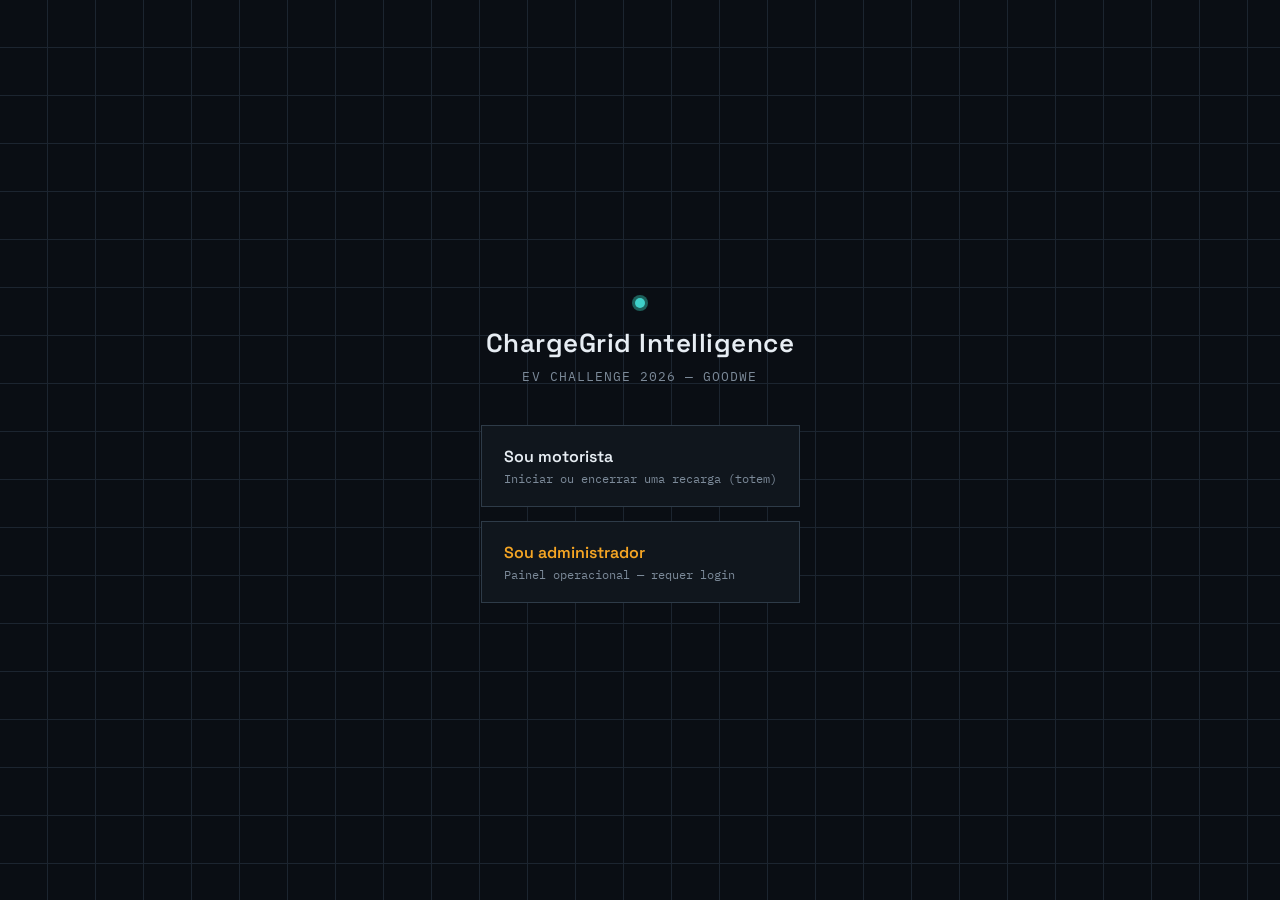
==== entregas/index.html @ 6b4dfcad "feat(frontend): add landing page to choose driver vs admin Adds entregas/index.html: two links, "Sou" ====
<!DOCTYPE html>
<html lang="pt-BR">
<head>
<meta charset="UTF-8">
<meta name="viewport" content="width=device-width, initial-scale=1.0">
<title>ChargeGrid Intelligence</title>
<link rel="preconnect" href="https://fonts.googleapis.com">
<link href="https://fonts.googleapis.com/css2?family=Space+Grotesk:wght@500;600;700&family=IBM+Plex+Sans:wght@400;500&family=IBM+Plex+Mono:wght@400;500&display=swap" rel="stylesheet">
<style>
  :root {
    --void: #0a0e14;
    --panel: #10161d;
    --panel-raised: #161d26;
    --line: #1c2530;
    --line-bright: #2e3b48;
    --ink: #e7edf3;
    --muted: #7c8a99;
    --amber: #f5a524;
    --amber-dim: #7a5316;
    --cyan: #3fd0c9;
    --cyan-dim: #1d5f5a;

    --font-display: "Space Grotesk", sans-serif;
    --font-body: "IBM Plex Sans", sans-serif;
    --font-mono: "IBM Plex Mono", monospace;
  }

  * { box-sizing: border-box; }

  html, body {
    margin: 0;
    padding: 0;
    background: var(--void);
    color: var(--ink);
    font-family: var(--font-body);
    height: 100%;
  }

  body {
    background-image:
      linear-gradient(var(--line) 1px, transparent 1px),
      linear-gradient(90deg, var(--line) 1px, transparent 1px);
    background-size: 48px 48px;
    background-position: -1px -1px;
    display: flex;
    align-items: center;
    justify-content: center;
    min-height: 100vh;
  }

  .card {
    text-align: center;
    max-width: 480px;
    padding: 40px 32px;
  }

  .mark {
    width: 10px;
    height: 10px;
    border-radius: 50%;
    background: var(--cyan);
    box-shadow: 0 0 0 3px var(--cyan-dim);
    margin: 0 auto 18px;
  }

  h1 {
    font-family: var(--font-display);
    font-size: 26px;
    font-weight: 600;
    letter-spacing: 0.02em;
    margin: 0 0 8px;
  }

  .sub {
    font-size: 13px;
    color: var(--muted);
    font-family: var(--font-mono);
    text-transform: uppercase;
    letter-spacing: 0.08em;
    margin-bottom: 40px;
  }

  .opcoes {
    display: flex;
    flex-direction: column;
    gap: 14px;
  }

  .opcao {
    display: block;
    text-decoration: none;
    background: var(--panel);
    border: 1px solid var(--line-bright);
    padding: 20px 22px;
    text-align: left;
    transition: border-color .15s ease;
  }

  .opcao:hover { border-color: var(--cyan); }

  .opcao .titulo {
    font-family: var(--font-display);
    font-size: 16px;
    font-weight: 600;
    color: var(--ink);
    margin-bottom: 4px;
  }

  .opcao .desc {
    font-size: 12px;
    color: var(--muted);
    font-family: var(--font-mono);
  }

  .opcao.admin .titulo { color: var(--amber); }
</style>
</head>
<body>
<div class="card">
  <div class="mark" aria-hidden="true"></div>
  <h1>ChargeGrid Intelligence</h1>
  <div class="sub">EV Challenge 2026 — GoodWe</div>

  <div class="opcoes">
    <a class="opcao" href="files/index.html">
      <div class="titulo">Sou motorista</div>
      <div class="desc">Iniciar ou encerrar uma recarga (totem)</div>
    </a>
    <a class="opcao admin" href="frontend/index.html">
      <div class="titulo">Sou administrador</div>
      <div class="desc">Painel operacional — requer login</div>
    </a>
  </div>
</div>
</body>
</html>
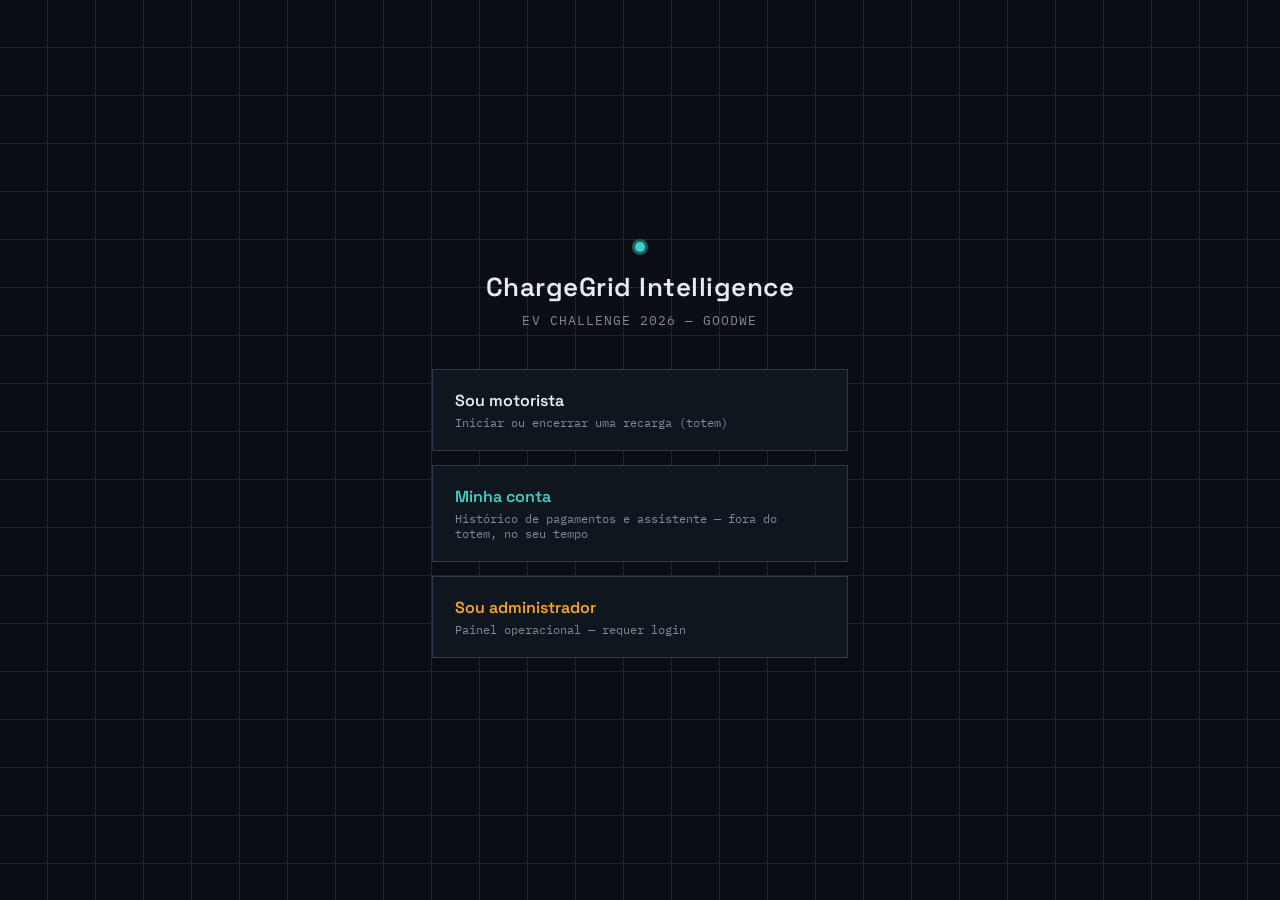
==== commit 3dacd2ad: "feat(app): add driver-facing app (login by plate, history, chat) New entregas/app/ - the third surfa" ====
--- a/entregas/index.html
+++ b/entregas/index.html
@@ -113,6 +113,7 @@
   }
 
   .opcao.admin .titulo { color: var(--amber); }
+  .opcao.conta .titulo { color: var(--cyan); }
 </style>
 </head>
 <body>
@@ -126,6 +127,10 @@
       <div class="titulo">Sou motorista</div>
       <div class="desc">Iniciar ou encerrar uma recarga (totem)</div>
     </a>
+    <a class="opcao conta" href="app/index.html">
+      <div class="titulo">Minha conta</div>
+      <div class="desc">Histórico de pagamentos e assistente — fora do totem, no seu tempo</div>
+    </a>
     <a class="opcao admin" href="frontend/index.html">
       <div class="titulo">Sou administrador</div>
       <div class="desc">Painel operacional — requer login</div>
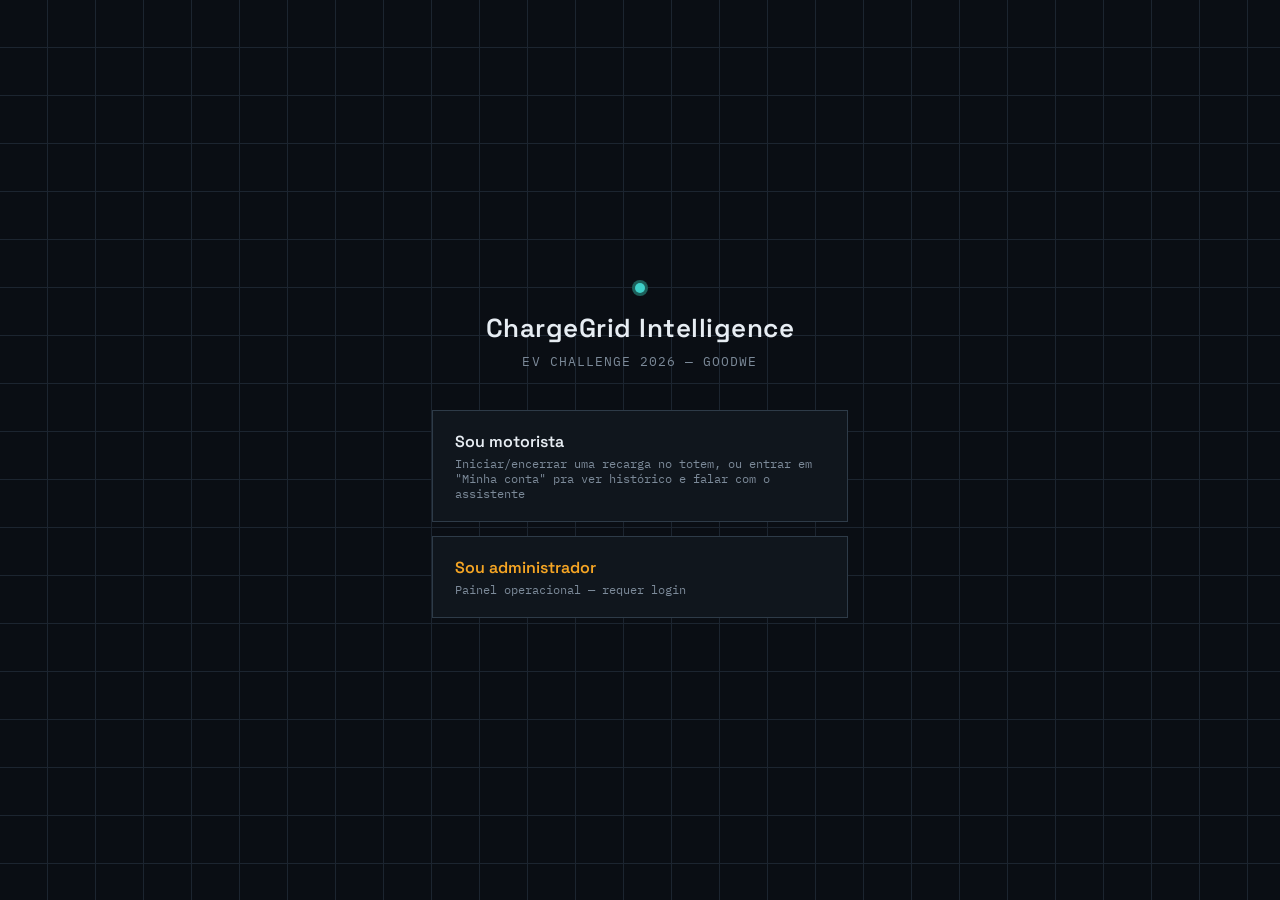
==== commit 426a09e2: "feat(nav): remove "Minha conta" da landing, vira link dentro do totem Landing tinha 3 escolhas (moto" ====
--- a/entregas/index.html
+++ b/entregas/index.html
@@ -113,7 +113,6 @@
   }
 
   .opcao.admin .titulo { color: var(--amber); }
-  .opcao.conta .titulo { color: var(--cyan); }
 </style>
 </head>
 <body>
@@ -125,11 +124,7 @@
   <div class="opcoes">
     <a class="opcao" href="files/index.html">
       <div class="titulo">Sou motorista</div>
-      <div class="desc">Iniciar ou encerrar uma recarga (totem)</div>
-    </a>
-    <a class="opcao conta" href="app/index.html">
-      <div class="titulo">Minha conta</div>
-      <div class="desc">Histórico de pagamentos e assistente — fora do totem, no seu tempo</div>
+      <div class="desc">Iniciar/encerrar uma recarga no totem, ou entrar em "Minha conta" pra ver histórico e falar com o assistente</div>
     </a>
     <a class="opcao admin" href="frontend/index.html">
       <div class="titulo">Sou administrador</div>
